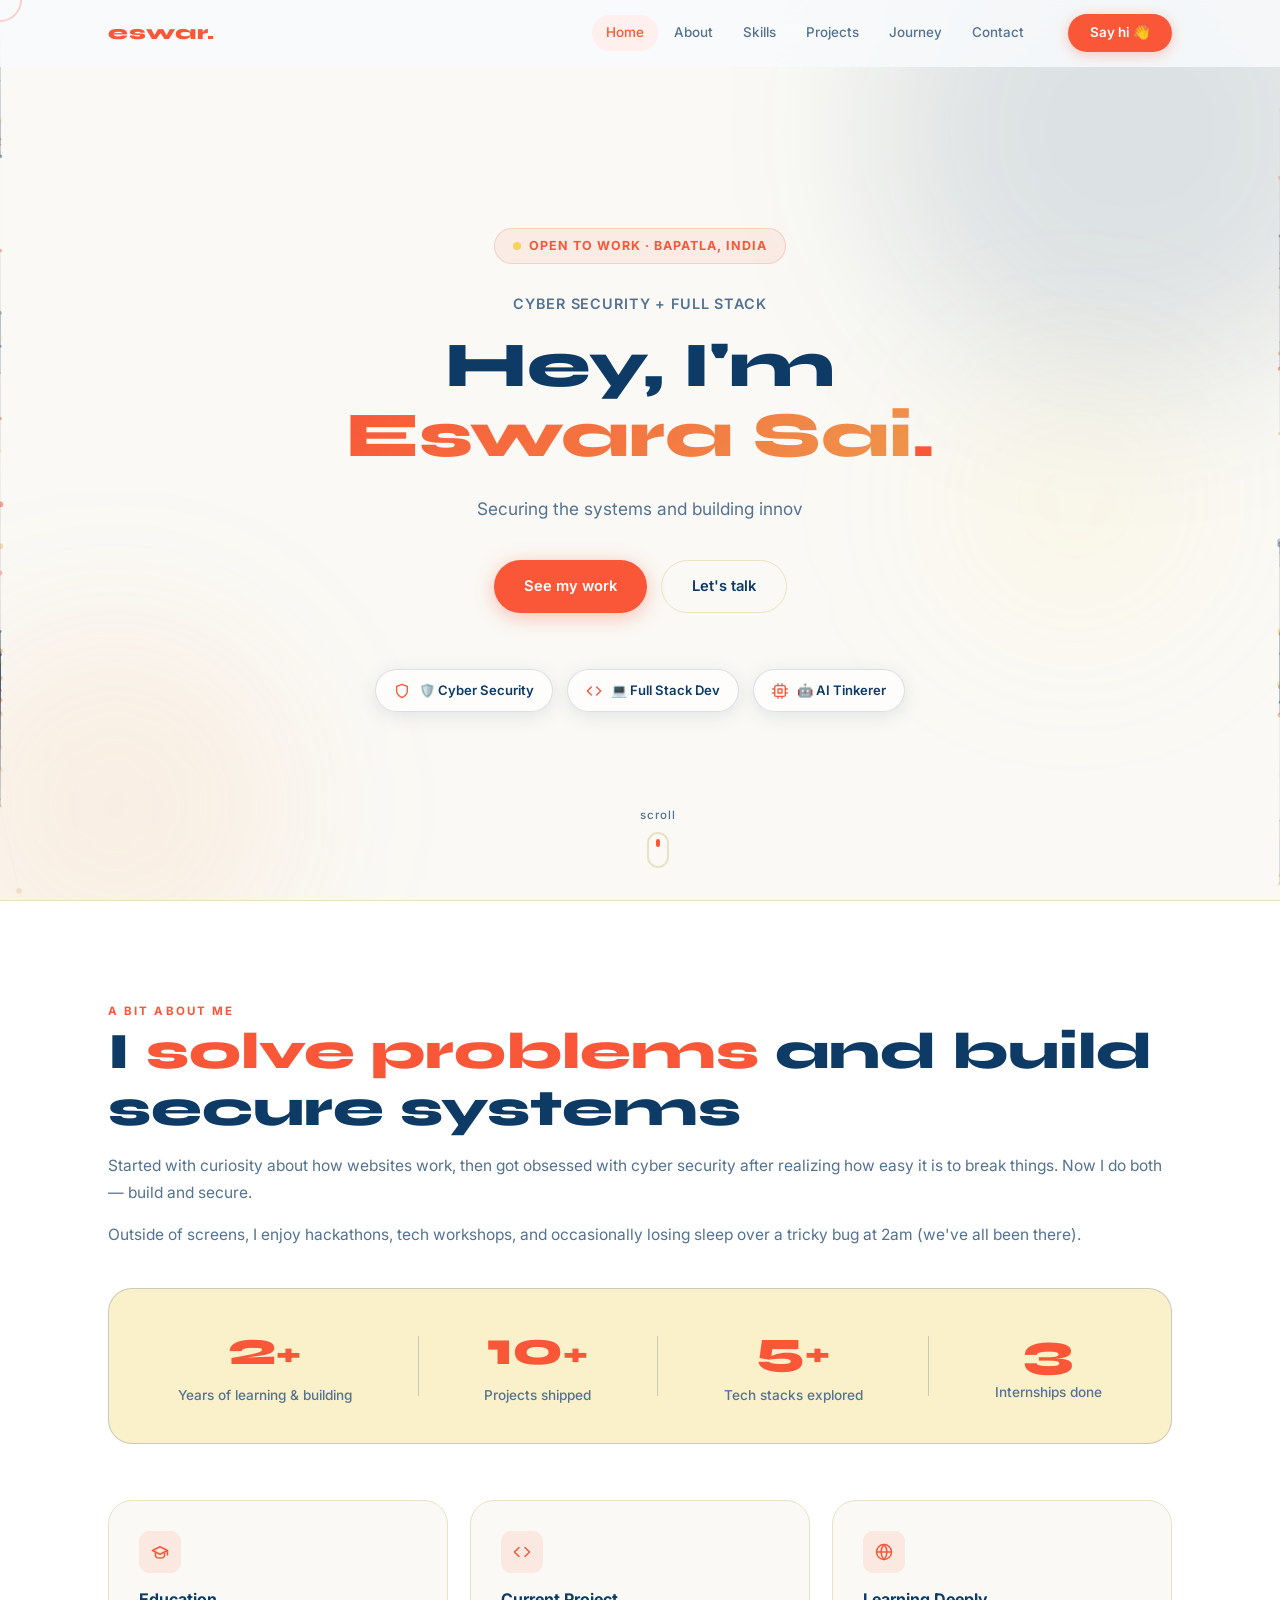
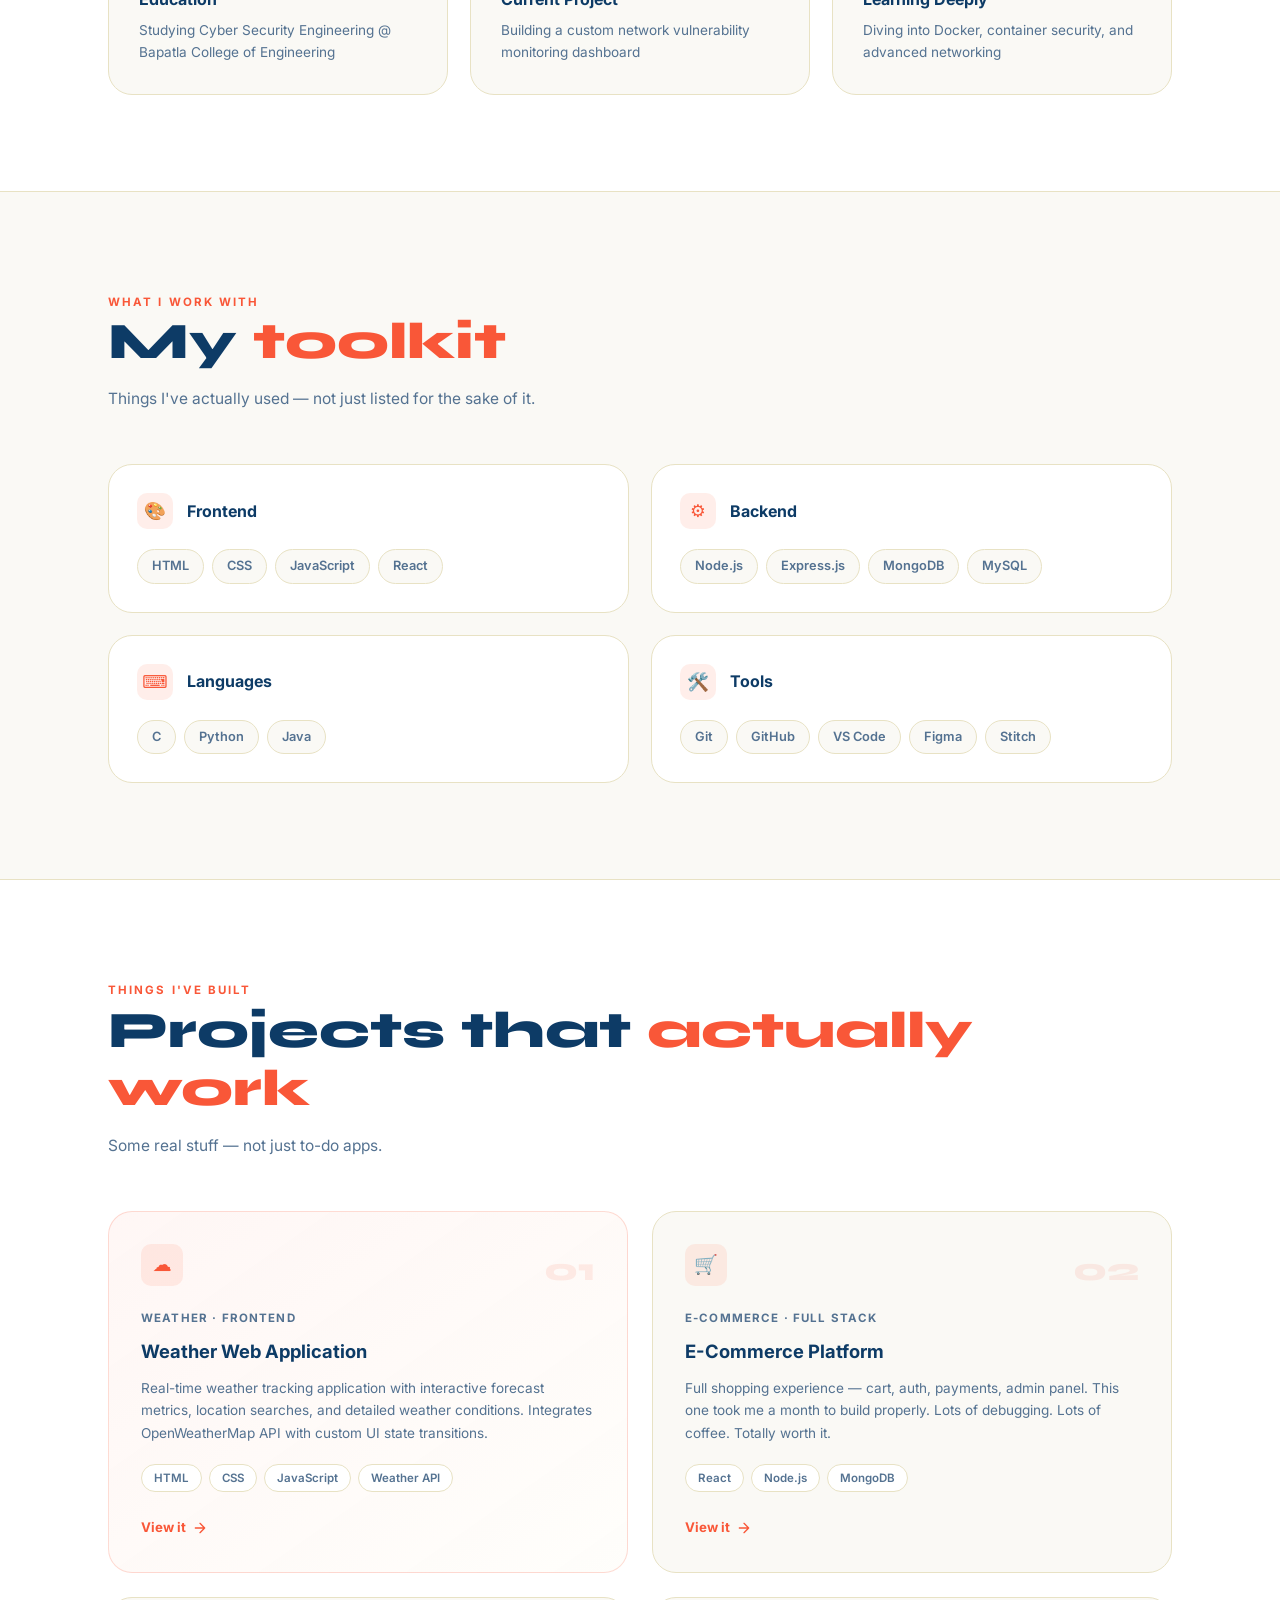
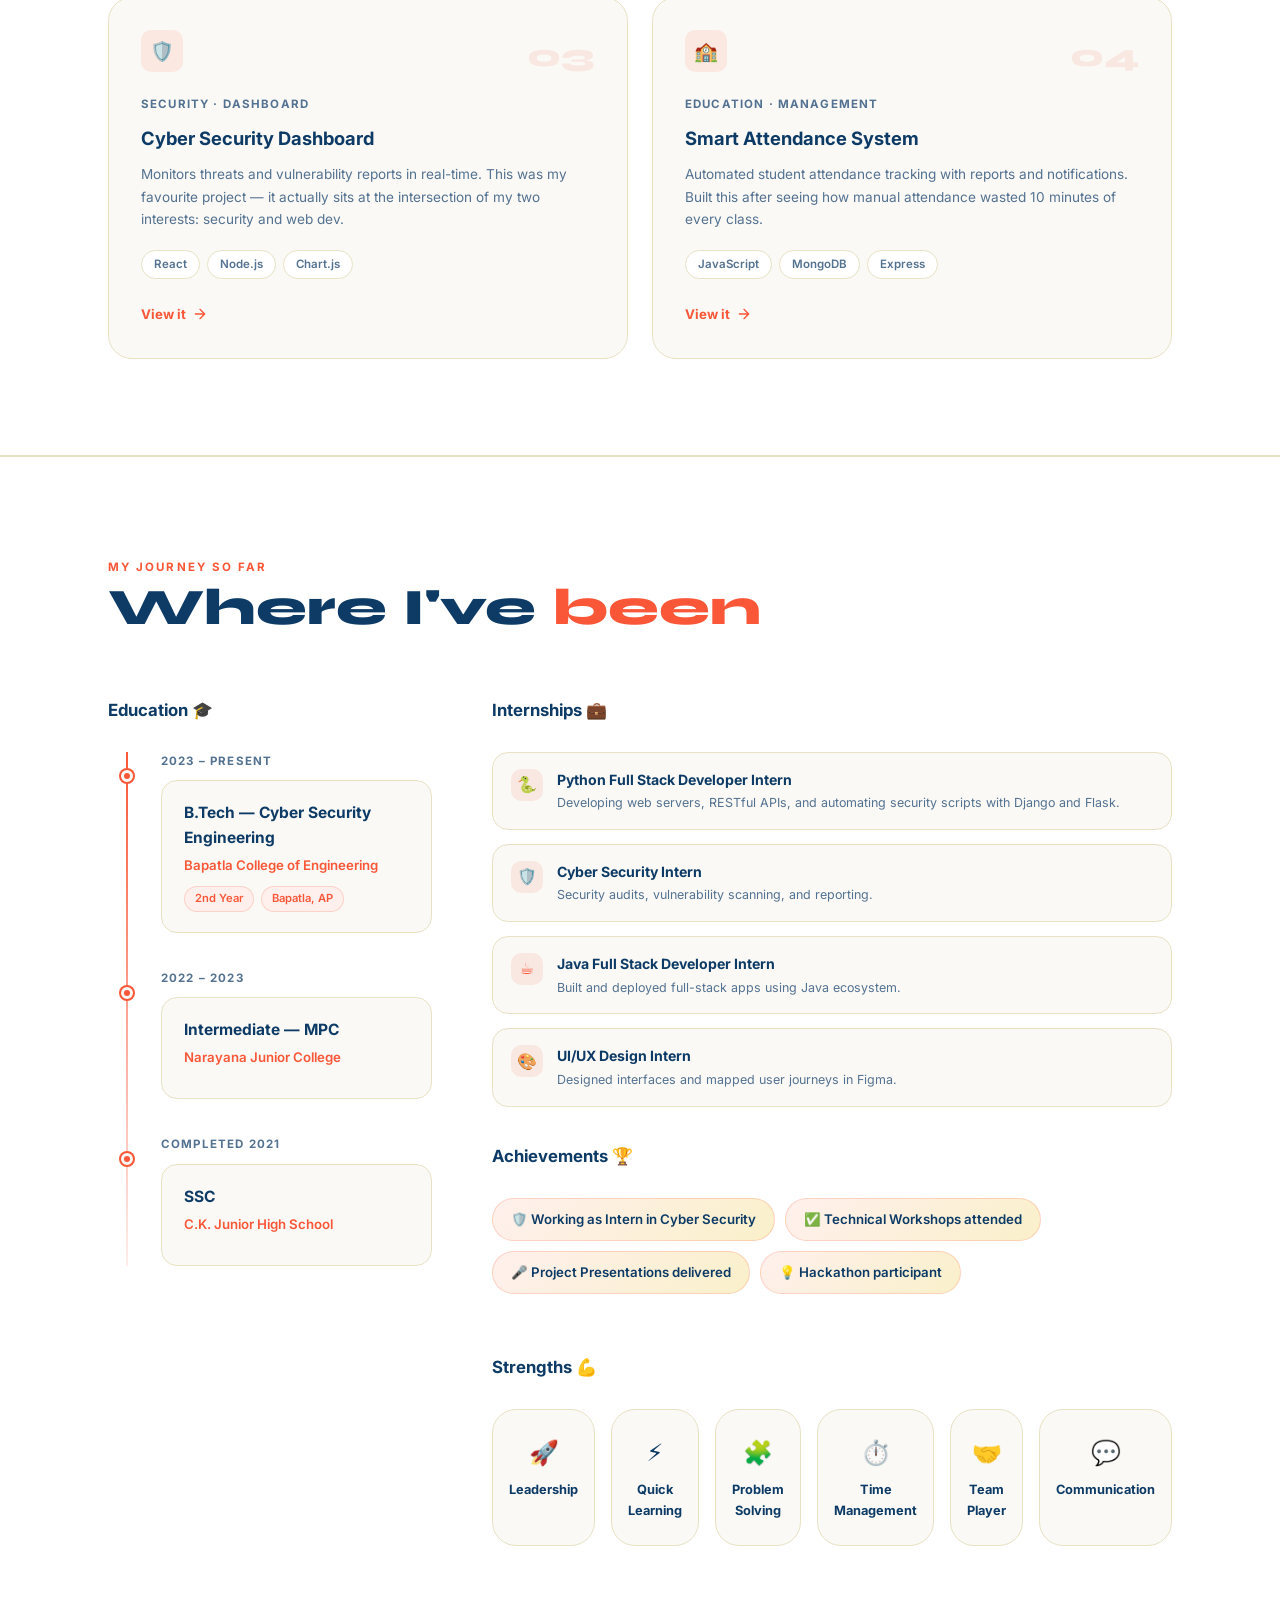
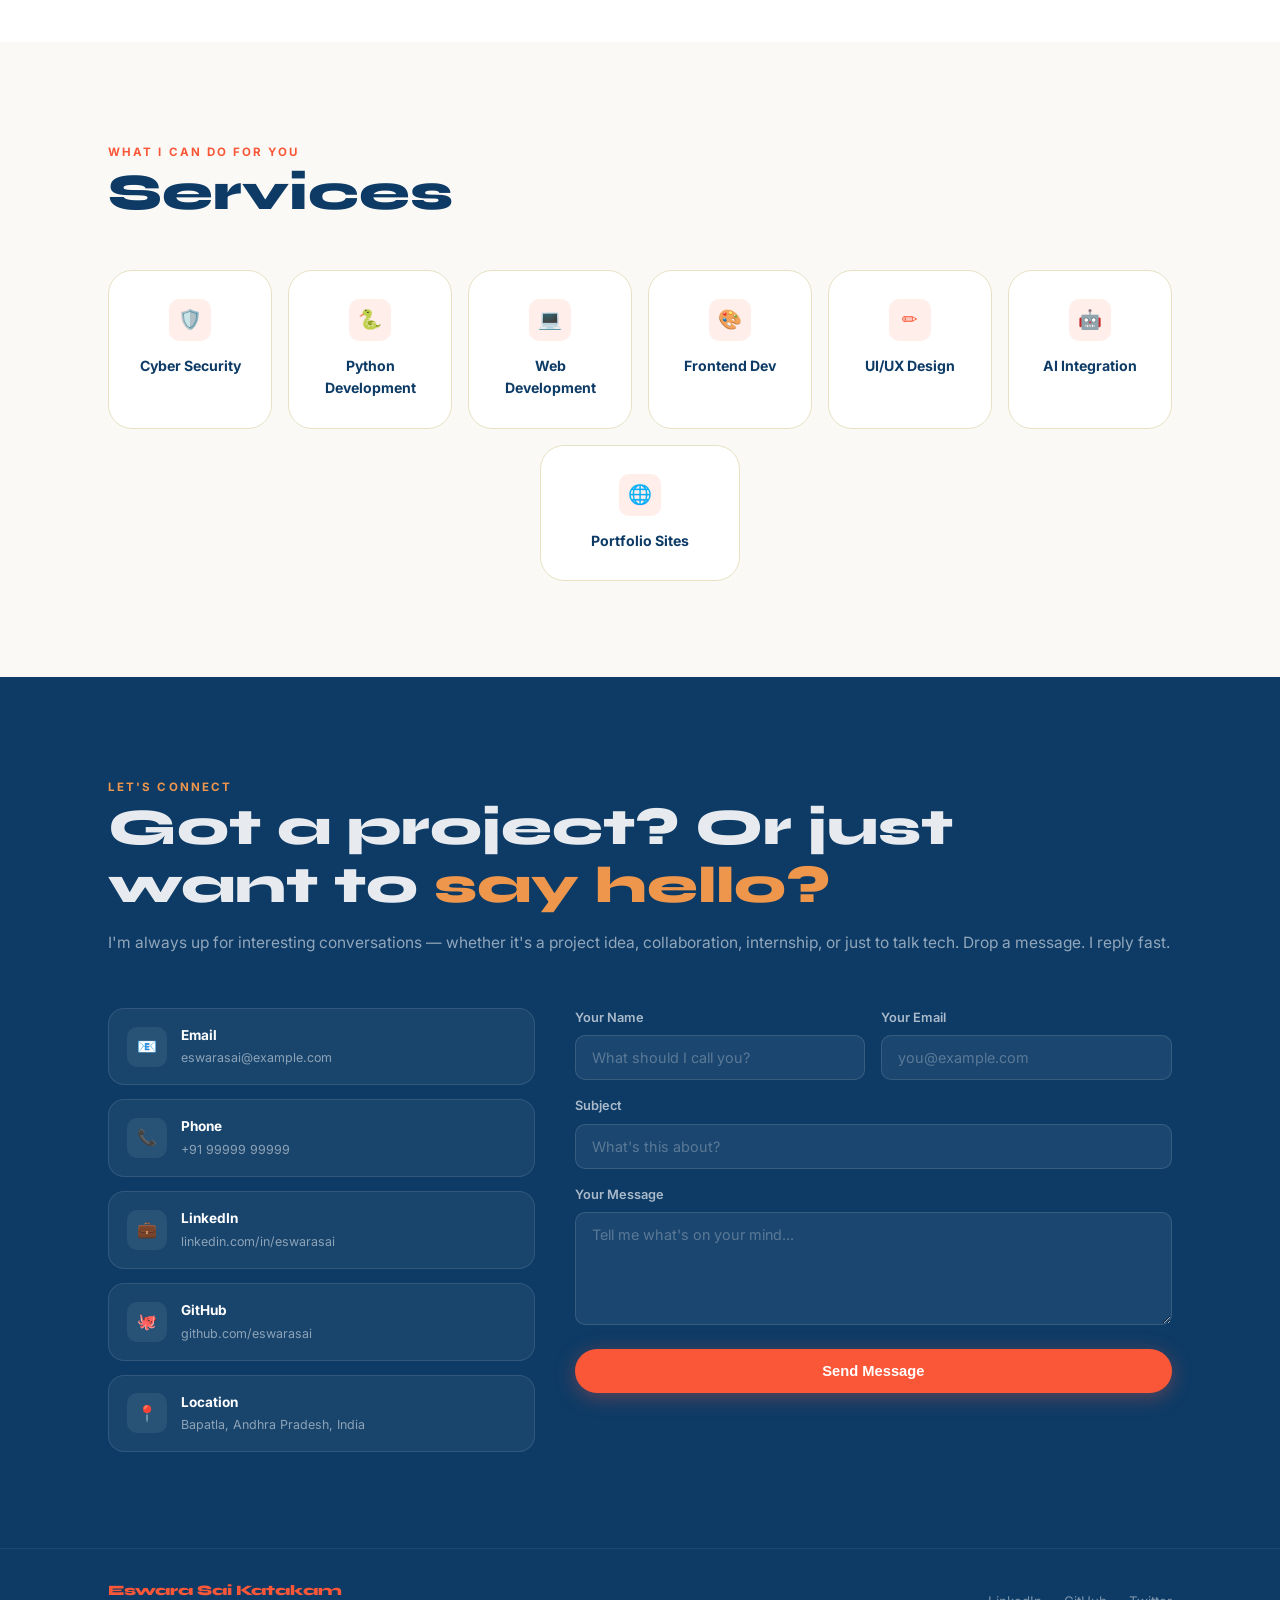
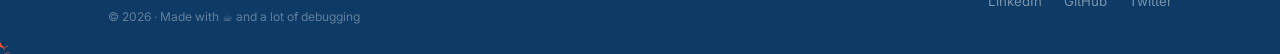
==== index.html @ 7b0b6b6b "Add files via upload" ====
<!DOCTYPE html>
<html lang="en">

<head>
  <meta charset="UTF-8" />
  <meta name="viewport" content="width=device-width, initial-scale=1.0" />
  <meta name="description"
    content="Eswara Sai Katakam — Cyber Security student & Full Stack Developer from Bapatla. I build things for the web and try to keep them secure." />
  <title>Eswara Sai · Portfolio</title>
  <link rel="preconnect" href="https://fonts.googleapis.com" />
  <link rel="preconnect" href="https://fonts.gstatic.com" crossorigin />
  <link
    href="https://fonts.googleapis.com/css2?family=Inter:wght@400;500;600;700;800&family=Syne:wght@700;800&family=Caveat:wght@500;700&display=swap"
    rel="stylesheet" />
  <link rel="stylesheet" href="style.css" />
</head>

<body>

  <!-- NAV -->
  <header class="navbar" id="navbar">
    <div class="nav-container">
      <a href="#home" class="nav-logo">eswar<span>.</span></a>
      <nav class="nav-links" id="navLinks">
        <a href="#home" class="nav-link active">Home</a>
        <a href="#about" class="nav-link">About</a>
        <a href="#skills" class="nav-link">Skills</a>
        <a href="#projects" class="nav-link">Projects</a>
        <a href="#experience" class="nav-link">Journey</a>
        <a href="#contact" class="nav-link">Contact</a>
      </nav>
      <a href="mailto:eswarasai@example.com" class="btn-hire" id="nav-hire">Say hi 👋</a>
      <button class="hamburger" id="hamburger" aria-label="menu">
        <span></span>
        <span></span>
        <span></span>
      </button>
    </div>
  </header>

  <main>

    <!-- ── HERO ── -->
    <section class="hero" id="home">
      <canvas id="heroCanvas"></canvas>
      <div class="hero-shape s1"></div>
      <div class="hero-shape s2"></div>
      <div class="hero-shape s3"></div>

      <div class="hero-content">
        <div class="hero-badge">
          <span class="badge-pulse"></span> Open to work · Bapatla, India
        </div>
        <p class="hero-role">Cyber Security + Full Stack</p>
        <h1 class="hero-name">
          Hey, I'm <span class="name-k">Eswara Sai</span><span class="dot">.</span>
        </h1>
        <p class="hero-desc"></p>
        <div class="hero-cta">
          <a href="#projects" class="btn-primary" id="hero-work-btn">See my work</a>
          <a href="#contact" class="btn-outline" id="hero-talk-btn">Let's talk</a>
        </div>
        <div class="hero-glass-cards">
          <div class="glass-card gc1">
            <svg xmlns="http://www.w3.org/2000/svg" viewBox="0 0 24 24" fill="none" stroke="currentColor"
              stroke-width="2" stroke-linecap="round" stroke-linejoin="round">
              <path d="M12 22s8-4 8-10V5l-8-3-8 3v7c0 6 8 10 8 10z"></path>
            </svg>
            <span>🛡️ Cyber Security</span>
          </div>
          <div class="glass-card gc2">
            <svg xmlns="http://www.w3.org/2000/svg" viewBox="0 0 24 24" fill="none" stroke="currentColor"
              stroke-width="2" stroke-linecap="round" stroke-linejoin="round">
              <polyline points="16 18 22 12 16 6"></polyline>
              <polyline points="8 6 2 12 8 18"></polyline>
            </svg>
            <span>💻 Full Stack Dev</span>
          </div>
          <div class="glass-card gc3">
            <svg xmlns="http://www.w3.org/2000/svg" viewBox="0 0 24 24" fill="none" stroke="currentColor"
              stroke-width="2" stroke-linecap="round" stroke-linejoin="round">
              <rect x="4" y="4" width="16" height="16" rx="2" ry="2"></rect>
              <rect x="9" y="9" width="6" height="6"></rect>
              <line x1="9" y1="1" x2="9" y2="4"></line>
              <line x1="15" y1="1" x2="15" y2="4"></line>
              <line x1="9" y1="20" x2="9" y2="23"></line>
              <line x1="15" y1="20" x2="15" y2="23"></line>
              <line x1="20" y1="9" x2="23" y2="9"></line>
              <line x1="20" y1="15" x2="23" y2="15"></line>
              <line x1="1" y1="9" x2="4" y2="9"></line>
              <line x1="1" y1="15" x2="4" y2="15"></line>
            </svg>
            <span>🤖 AI Tinkerer</span>
          </div>
        </div>
      </div>

      <div class="hero-scroll" id="scroll-cue">
        <span>scroll</span>
        <div class="scroll-wheel"></div>
      </div>
    </section>

    <!-- ── ABOUT ── -->
    <section class="about section reveal" id="about">
      <div class="container">
        <span class="section-eyebrow">A bit about me</span>
        <h2 class="section-heading">
          I <span class="accent">solve problems</span> and build secure systems
        </h2>
        <p class="section-sub">
          Started with curiosity about how websites work, then got obsessed with
          cyber security after realizing how easy it is to break things.
          Now I do both — build and secure.
        </p>
        <p class="section-sub">
          Outside of screens, I enjoy hackathons, tech workshops, and occasionally
          losing sleep over a tricky bug at 2am (we've all been there).
        </p>

        <div class="about-stats">
          <div class="astat">
            <span class="astat-num" data-target="2">0</span><span class="astat-plus">+</span>
            <p>Years of learning & building</p>
          </div>
          <div class="astat-line"></div>
          <div class="astat">
            <span class="astat-num" data-target="10">0</span><span class="astat-plus">+</span>
            <p>Projects shipped</p>
          </div>
          <div class="astat-line"></div>
          <div class="astat">
            <span class="astat-num" data-target="5">0</span><span class="astat-plus">+</span>
            <p>Tech stacks explored</p>
          </div>
          <div class="astat-line"></div>
          <div class="astat">
            <span class="astat-num" data-target="3">0</span>
            <p>Internships done</p>
          </div>
        </div>

        <div class="about-cards">
          <div class="about-card">
            <div class="ac-icon">
              <svg xmlns="http://www.w3.org/2000/svg" viewBox="0 0 24 24" fill="none" stroke="currentColor"
                stroke-width="2" stroke-linecap="round" stroke-linejoin="round">
                <path d="M22 10v6M2 10l10-5 10 5-10 5z"></path>
                <path d="M6 12v5c0 2 2 3 6 3s6-1 6-3v-5"></path>
              </svg>
            </div>
            <h3>Education</h3>
            <p>Studying Cyber Security Engineering @ Bapatla College of Engineering</p>
          </div>
          <div class="about-card">
            <div class="ac-icon">
              <svg xmlns="http://www.w3.org/2000/svg" viewBox="0 0 24 24" fill="none" stroke="currentColor"
                stroke-width="2" stroke-linecap="round" stroke-linejoin="round">
                <polyline points="16 18 22 12 16 6"></polyline>
                <polyline points="8 6 2 12 8 18"></polyline>
              </svg>
            </div>
            <h3>Current Project</h3>
            <p>Building a custom network vulnerability monitoring dashboard</p>
          </div>
          <div class="about-card">
            <div class="ac-icon">
              <svg xmlns="http://www.w3.org/2000/svg" viewBox="0 0 24 24" fill="none" stroke="currentColor"
                stroke-width="2" stroke-linecap="round" stroke-linejoin="round">
                <circle cx="12" cy="12" r="10"></circle>
                <line x1="2" y1="12" x2="22" y2="12"></line>
                <path d="M12 2a15.3 15.3 0 0 1 4 10 15.3 15.3 0 0 1-4 10 15.3 15.3 0 0 1-4-10 15.3 15.3 0 0 1 4-10z">
                </path>
              </svg>
            </div>
            <h3>Learning Deeply</h3>
            <p>Diving into Docker, container security, and advanced networking</p>
          </div>
        </div>
      </div>
    </section>

    <!-- ── SKILLS ── -->
    <section class="skills section reveal" id="skills">
      <div class="container">
        <span class="section-eyebrow">What I work with</span>
        <h2 class="section-heading">My <span class="accent">toolkit</span></h2>
        <p class="section-sub">Things I've actually used — not just listed for the sake of it.</p>

        <div class="skills-grid">
          <div class="skill-group">
            <div class="sg-header">
              <span class="sg-icon">🎨</span>
              <h3>Frontend</h3>
            </div>
            <div class="skill-pills">
              <span class="skill-pill">HTML</span>
              <span class="skill-pill">CSS</span>
              <span class="skill-pill">JavaScript</span>
              <span class="skill-pill">React</span>
            </div>
          </div>

          <div class="skill-group">
            <div class="sg-header">
              <span class="sg-icon">⚙️</span>
              <h3>Backend</h3>
            </div>
            <div class="skill-pills">
              <span class="skill-pill">Node.js</span>
              <span class="skill-pill">Express.js</span>
              <span class="skill-pill">MongoDB</span>
              <span class="skill-pill">MySQL</span>
            </div>
          </div>

          <div class="skill-group">
            <div class="sg-header">
              <span class="sg-icon">⌨️</span>
              <h3>Languages</h3>
            </div>
            <div class="skill-pills">
              <span class="skill-pill">C</span>
              <span class="skill-pill">Python</span>
              <span class="skill-pill">Java</span>
            </div>
          </div>

          <div class="skill-group">
            <div class="sg-header">
              <span class="sg-icon">🛠️</span>
              <h3>Tools</h3>
            </div>
            <div class="skill-pills">
              <span class="skill-pill">Git</span>
              <span class="skill-pill">GitHub</span>
              <span class="skill-pill">VS Code</span>
              <span class="skill-pill">Figma</span>
              <span class="skill-pill">Stitch</span>
            </div>
          </div>
        </div>


      </div>
    </section>

    <!-- ── PROJECTS ── -->
    <section class="projects section" id="projects">
      <div class="container">
        <span class="section-eyebrow">Things I've built</span>
        <h2 class="section-heading">Projects that <span class="accent">actually work</span></h2>
        <p class="section-sub">Some real stuff — not just to-do apps.</p>

        <div class="projects-grid">
          <article class="proj-card featured">
            <div class="proj-top">
              <div class="proj-icon">☁️</div>
              <span class="proj-num">01</span>
            </div>
            <span class="proj-cat">Weather · Frontend</span>
            <h3>Weather Web Application</h3>
            <p>
              Real-time weather tracking application with interactive forecast metrics, location searches, and detailed
              weather conditions. Integrates OpenWeatherMap API with custom UI state transitions.
            </p>
            <div class="proj-techs">
              <span>HTML</span>
              <span>CSS</span>
              <span>JavaScript</span>
              <span>Weather API</span>
            </div>
            <a href="#" class="proj-link">
              View it
              <svg viewBox="0 0 24 24" fill="none" stroke="currentColor" stroke-width="2" stroke-linecap="round"
                stroke-linejoin="round">
                <path d="M5 12h14M12 5l7 7-7 7" />
              </svg>
            </a>
          </article>

          <article class="proj-card">
            <div class="proj-top">
              <div class="proj-icon">🛒</div>
              <span class="proj-num">02</span>
            </div>
            <span class="proj-cat">E-Commerce · Full Stack</span>
            <h3>E-Commerce Platform</h3>
            <p>
              Full shopping experience — cart, auth, payments, admin panel.
              This one took me a month to build properly. Lots of debugging.
              Lots of coffee. Totally worth it.
            </p>
            <div class="proj-techs">
              <span>React</span>
              <span>Node.js</span>
              <span>MongoDB</span>
            </div>
            <a href="#" class="proj-link">
              View it
              <svg viewBox="0 0 24 24" fill="none" stroke="currentColor" stroke-width="2" stroke-linecap="round"
                stroke-linejoin="round">
                <path d="M5 12h14M12 5l7 7-7 7" />
              </svg>
            </a>
          </article>

          <article class="proj-card">
            <div class="proj-top">
              <div class="proj-icon">🛡️</div>
              <span class="proj-num">03</span>
            </div>
            <span class="proj-cat">Security · Dashboard</span>
            <h3>Cyber Security Dashboard</h3>
            <p>
              Monitors threats and vulnerability reports in real-time.
              This was my favourite project — it actually sits at the intersection
              of my two interests: security and web dev.
            </p>
            <div class="proj-techs">
              <span>React</span>
              <span>Node.js</span>
              <span>Chart.js</span>
            </div>
            <a href="#" class="proj-link">
              View it
              <svg viewBox="0 0 24 24" fill="none" stroke="currentColor" stroke-width="2" stroke-linecap="round"
                stroke-linejoin="round">
                <path d="M5 12h14M12 5l7 7-7 7" />
              </svg>
            </a>
          </article>

          <article class="proj-card">
            <div class="proj-top">
              <div class="proj-icon">🏫</div>
              <span class="proj-num">04</span>
            </div>
            <span class="proj-cat">Education · Management</span>
            <h3>Smart Attendance System</h3>
            <p>
              Automated student attendance tracking with reports and notifications.
              Built this after seeing how manual attendance wasted 10 minutes
              of every class.
            </p>
            <div class="proj-techs">
              <span>JavaScript</span>
              <span>MongoDB</span>
              <span>Express</span>
            </div>
            <a href="#" class="proj-link">
              View it
              <svg viewBox="0 0 24 24" fill="none" stroke="currentColor" stroke-width="2" stroke-linecap="round"
                stroke-linejoin="round">
                <path d="M5 12h14M12 5l7 7-7 7" />
              </svg>
            </a>
          </article>
        </div>
      </div>
    </section>

    <!-- ── EXPERIENCE ── -->
    <section class="experience section reveal" id="experience">
      <div class="container">
        <span class="section-eyebrow">My journey so far</span>
        <h2 class="section-heading">Where I've <span class="accent">been</span></h2>

        <div class="exp-layout">
          <div>
            <h3 class="exp-sub-heading">Education 🎓</h3>
            <div class="timeline">
              <div class="tl-line"></div>

              <div class="tl-item">
                <div class="tl-dot"></div>
                <div class="tl-body">
                  <span class="tl-year">2023 – Present</span>
                  <div class="tl-card">
                    <h4>B.Tech — Cyber Security Engineering</h4>
                    <p class="tl-org">Bapatla College of Engineering</p>
                    <div class="tl-tags">
                      <span>2nd Year</span>
                      <span>Bapatla, AP</span>
                    </div>
                  </div>
                </div>
              </div>

              <div class="tl-item">
                <div class="tl-dot"></div>
                <div class="tl-body">
                  <span class="tl-year">2022 – 2023</span>
                  <div class="tl-card">
                    <h4>Intermediate — MPC</h4>
                    <p class="tl-org">Narayana Junior College</p>
                  </div>
                </div>
              </div>

              <div class="tl-item">
                <div class="tl-dot"></div>
                <div class="tl-body">
                  <span class="tl-year">Completed 2021</span>
                  <div class="tl-card">
                    <h4>SSC</h4>
                    <p class="tl-org">C.K. Junior High School</p>
                  </div>
                </div>
              </div>
            </div>
          </div>

          <div>
            <h3 class="exp-sub-heading">Internships 💼</h3>
            <div class="intern-cards">
              <div class="intern-card">
                <div class="ic-icon">🐍</div>
                <div>
                  <strong>Python Full Stack Developer Intern</strong>
                  <p>Developing web servers, RESTful APIs, and automating security scripts with Django and Flask.</p>
                </div>
              </div>
              <div class="intern-card">
                <div class="ic-icon">🛡️</div>
                <div>
                  <strong>Cyber Security Intern</strong>
                  <p>Security audits, vulnerability scanning, and reporting.</p>
                </div>
              </div>
              <div class="intern-card">
                <div class="ic-icon">☕</div>
                <div>
                  <strong>Java Full Stack Developer Intern</strong>
                  <p>Built and deployed full-stack apps using Java ecosystem.</p>
                </div>
              </div>
              <div class="intern-card">
                <div class="ic-icon">🎨</div>
                <div>
                  <strong>UI/UX Design Intern</strong>
                  <p>Designed interfaces and mapped user journeys in Figma.</p>
                </div>
              </div>
            </div>

            <h3 class="exp-sub-heading" style="margin-top:36px">Achievements 🏆</h3>
            <div class="achievements">
              <span class="ach-chip">🛡️ Working as Intern in Cyber Security</span>
              <span class="ach-chip">✅ Technical Workshops attended</span>
              <span class="ach-chip">🎤 Project Presentations delivered</span>
              <span class="ach-chip">💡 Hackathon participant</span>
            </div>

            <div class="strengths-wrap">
              <h3 class="exp-sub-heading">Strengths 💪</h3>
              <div class="strengths-grid">
                <div class="strength-card">
                  <div class="str-icon">🚀</div>
                  <h4>Leadership</h4>
                </div>
                <div class="strength-card">
                  <div class="str-icon">⚡</div>
                  <h4>Quick Learning</h4>
                </div>
                <div class="strength-card">
                  <div class="str-icon">🧩</div>
                  <h4>Problem Solving</h4>
                </div>
                <div class="strength-card">
                  <div class="str-icon">⏱️</div>
                  <h4>Time Management</h4>
                </div>
                <div class="strength-card">
                  <div class="str-icon">🤝</div>
                  <h4>Team Player</h4>
                </div>
                <div class="strength-card">
                  <div class="str-icon">💬</div>
                  <h4>Communication</h4>
                </div>
              </div>
            </div>
          </div>
        </div>
      </div>
    </section>

    <!-- ── SERVICES ── -->
    <section class="services section reveal" id="services">
      <div class="container">
        <span class="section-eyebrow">What I can do for you</span>
        <h2 class="section-heading">Services</h2>

        <div class="services-grid">
          <div class="svc-card">
            <div class="svc-icon">🛡️</div>
            <h3>Cyber Security</h3>
          </div>
          <div class="svc-card">
            <div class="svc-icon">🐍</div>
            <h3>Python Development</h3>
          </div>
          <div class="svc-card">
            <div class="svc-icon">💻</div>
            <h3>Web Development</h3>
          </div>
          <div class="svc-card">
            <div class="svc-icon">🎨</div>
            <h3>Frontend Dev</h3>
          </div>
          <div class="svc-card">
            <div class="svc-icon">✏️</div>
            <h3>UI/UX Design</h3>
          </div>
          <div class="svc-card">
            <div class="svc-icon">🤖</div>
            <h3>AI Integration</h3>
          </div>
          <div class="svc-card">
            <div class="svc-icon">🌐</div>
            <h3>Portfolio Sites</h3>
          </div>
        </div>
      </div>
    </section>

    <!-- ── CONTACT ── -->
    <section class="contact section reveal" id="contact">
      <div class="container">
        <span class="section-eyebrow">Let's connect</span>
        <h2 class="section-heading">Got a project? Or just want to <span class="accent">say hello?</span></h2>
        <p class="section-sub">
          I'm always up for interesting conversations —
          whether it's a project idea, collaboration, internship, or
          just to talk tech. Drop a message. I reply fast.
        </p>

        <div class="contact-layout">
          <div class="contact-info">
            <a href="mailto:eswarasai@example.com" class="ci-card">
              <div class="ci-icon">📧</div>
              <div>
                <strong>Email</strong>
                <p>eswarasai@example.com</p>
              </div>
            </a>
            <a href="tel:+919999999999" class="ci-card">
              <div class="ci-icon">📞</div>
              <div>
                <strong>Phone</strong>
                <p>+91 99999 99999</p>
              </div>
            </a>
            <a href="https://linkedin.com" target="_blank" class="ci-card">
              <div class="ci-icon">💼</div>
              <div>
                <strong>LinkedIn</strong>
                <p>linkedin.com/in/eswarasai</p>
              </div>
            </a>
            <a href="https://github.com" target="_blank" class="ci-card">
              <div class="ci-icon">🐙</div>
              <div>
                <strong>GitHub</strong>
                <p>github.com/eswarasai</p>
              </div>
            </a>
            <div class="ci-card">
              <div class="ci-icon">📍</div>
              <div>
                <strong>Location</strong>
                <p>Bapatla, Andhra Pradesh, India</p>
              </div>
            </div>
          </div>

          <form class="contact-form" id="contactForm" novalidate>
            <div class="form-row">
              <div class="form-group">
                <label for="fname">Your Name</label>
                <input type="text" id="fname" name="fname" placeholder="What should I call you?" required />
              </div>
              <div class="form-group">
                <label for="femail">Your Email</label>
                <input type="email" id="femail" name="femail" placeholder="you@example.com" required />
              </div>
            </div>
            <div class="form-group">
              <label for="fsubject">Subject</label>
              <input type="text" id="fsubject" name="fsubject" placeholder="What's this about?" />
            </div>
            <div class="form-group">
              <label for="fmessage">Your Message</label>
              <textarea id="fmessage" name="fmessage" rows="5" placeholder="Tell me what's on your mind..."
                required></textarea>
            </div>
            <button type="submit" class="btn-primary btn-full" id="send-btn">
              Send Message
            </button>
          </form>
        </div>
      </div>
    </section>

  </main>

  <!-- FOOTER -->
  <footer class="footer" id="footer">
    <div class="footer-inner">
      <div class="footer-brand">
        <span class="footer-logo">Eswara Sai Katakam</span>
        <p>© 2026 · Made with ☕ and a lot of debugging</p>
      </div>
      <div class="footer-links">
        <a href="https://linkedin.com" target="_blank" id="fl-li">LinkedIn</a>
        <a href="https://github.com" target="_blank" id="fl-gh">GitHub</a>
        <a href="https://twitter.com" target="_blank" id="fl-tw">Twitter</a>
      </div>
    </div>
  </footer>

  <div class="cursor-dot" id="cursorDot"></div>
  <div class="cursor-ring" id="cursorRing"></div>

  <script src="main.js"></script>
</body>

</html>
---- style.css ----
/* ════════════════════════════════════════════════════
   ESWARA SAI KATAKAM — PORTFOLIO STYLESHEET
   Primary: #4F46E5  Secondary: #D1FAE5  BG: #F8FAFC
   ════════════════════════════════════════════════════ */

@import url('https://fonts.googleapis.com/css2?family=Inter:wght@300;400;500;600;700;800;900&family=Syne:wght@700;800&display=swap');

/* ── Variables ──────────────────────────────────────── */
:root {
  --bg:        #FAF9F5; /* Ultra light cream derived from #FAF0CA */
  --bg2:       #FAF0CA; /* Cream */
  --surface:   #FFFFFF; /* White */
  --border:    #E8E2C4; /* Soft border matching cream */
  --text:      #0D3B66; /* Deep Navy Blue */
  --muted:     #547291; /* Muted Navy Blue */
  --accent:    #F95738; /* Coral Red */
  --accent-lt: #FFF0ED; /* Very light Coral for hover highlights */
  --accent2:   #EE964B; /* Warm Orange */
  --mint:      #FAF0CA; /* Cream as a highlight */
  --mint-dk:   #F4D35E; /* Yellow/Gold */
  --warn:      #F4D35E; /* Yellow/Gold */
  --danger:    #F95738; /* Coral Red */
  --navy:      #0D3B66; /* Deep Navy Blue */
  --r-sm:  10px;
  --r-md:  16px;
  --r-lg:  24px;
  --r-xl:  32px;
  --sh-sm: 0 1px 6px rgba(13,59,102,.07);
  --sh-md: 0 4px 24px rgba(13,59,102,.12);
  --sh-lg: 0 12px 48px rgba(13,59,102,.18);
  --t: .3s cubic-bezier(.4,0,.2,1);
  --font: 'Inter', system-ui, sans-serif;
  --disp: 'Syne', 'Inter', sans-serif;
}

/* ── Reset ──────────────────────────────────────────── */
*, *::before, *::after { box-sizing: border-box; margin: 0; padding: 0; }
html { scroll-behavior: smooth; font-size: 16px; }
body {
  font-family: var(--font);
  background: var(--bg);
  color: var(--text);
  overflow-x: hidden;
  cursor: none;
  line-height: 1.6;
}
img { display: block; max-width: 100%; }
a { text-decoration: none; color: inherit; }
ul { list-style: none; }
button { border: none; background: none; cursor: none; }

/* ── Custom Cursor (Spider-Man) ─────────────────────── */
.cursor-dot, .cursor-ring {
  position: fixed; pointer-events: none; z-index: 9999;
  transform: translate(-50%,-50%);
}
.cursor-dot {
  width: 28px; height: 28px;
  background: url("data:image/svg+xml,%3Csvg xmlns='http://www.w3.org/2000/svg' viewBox='0 0 64 64'%3E%3Cpath fill='%23F95738' d='M32 6c-1.5 0-2.7 1.2-2.7 2.7 0 .9.4 1.7 1.1 2.2C27 12.4 24.5 15 23 18l-9-5.5c-.4-.2-.8-.1-1 .3-.2.4-.1.8.3 1l9.2 5.6c-1 2.5-1.5 5.2-1.5 8.1 0 1 .1 2 .2 3L11 28c-.4-.1-.8.1-.9.5-.1.4.1.8.5.9l10.5 2.6c.8 3.2 2.3 6 4.3 8.2L19 48c-.3.3-.3.8 0 1.1.3.3.8.3 1.1 0l6.6-7.8c2 1.6 4.3 2.5 5.3 2.5s3.3-.9 5.3-2.5l6.6 7.8c.3.3.8.3 1.1 0 .3-.3.3-.8 0-1.1l-6.4-7.8c2-2.2 3.5-5 4.3-8.2L53.4 29.4c.4-.1.6-.5.5-.9-.1-.4-.5-.6-.9-.5l-10.2 2.5c.1-1 .2-2 .2-3 0-2.9-.5-5.6-1.5-8.1l9.2-5.6c.4-.2.5-.7.3-1-.2-.4-.7-.5-1-.3L41 18c-1.5-3-4-5.6-7.4-7.1.7-.5 1.1-1.3 1.1-2.2C34.7 7.2 33.5 6 32 6zm0 10c3.5 0 6.6 2 8.8 5.2 1.8 2.6 2.9 6 2.9 9.8 0 4.5-1.5 8.5-3.9 11.2C37.6 44.8 34.9 46 32 46s-5.6-1.2-7.8-3.8c-2.4-2.7-3.9-6.7-3.9-11.2 0-3.8 1.1-7.2 2.9-9.8C25.4 18 28.5 16 32 16z'/%3E%3C/svg%3E") no-repeat center/contain;
  transition: opacity .2s, transform .2s;
}
.cursor-ring {
  width: 44px; height: 44px;
  border: 2px solid rgba(249,87,56,.25);
  border-radius: 50%;
  transition: width .2s, height .2s, border-color .2s;
}

/* ── Utilities ──────────────────────────────────────── */
.container { max-width: 1120px; margin: 0 auto; padding: 0 28px; }
.section   { padding: 96px 0; }
.section-eyebrow {
  font-size: .72rem; font-weight: 700; letter-spacing: .18em;
  text-transform: uppercase; color: var(--accent); margin-bottom: 14px;
}
.section-heading {
  font-family: var(--disp);
  font-size: clamp(2rem, 4.5vw, 3.2rem);
  font-weight: 800; line-height: 1.13; color: var(--text);
}
.section-heading.center { text-align: center; }
.section-sub {
  font-size: .97rem; color: var(--muted); line-height: 1.75; margin-top: 14px;
}
.section-sub.center { text-align: center; }
.accent { color: var(--accent); }
.center { text-align: center; }

/* ── Reveal animation ────────────────────────────────── */
.reveal {
  opacity: 0; transform: translateY(28px);
  transition: opacity .7s ease, transform .7s ease;
}
.reveal.visible { opacity: 1; transform: translateY(0); }

/* ── Buttons ─────────────────────────────────────────── */
.btn-primary {
  display: inline-flex; align-items: center; gap: 9px;
  background: var(--accent); color: #fff;
  padding: 14px 30px; border-radius: 50px;
  font-weight: 600; font-size: .92rem;
  box-shadow: 0 4px 20px rgba(249,87,56,.35);
  transition: var(--t);
}
.btn-primary:hover {
  background: var(--accent2);
  box-shadow: 0 8px 32px rgba(249,87,56,.45);
  transform: translateY(-2px);
}
.btn-primary svg { width:18px; height:18px; }
.btn-outline {
  display: inline-flex; align-items: center;
  padding: 14px 30px; border-radius: 50px;
  border: 1.5px solid var(--border);
  font-weight: 600; font-size: .92rem; color: var(--text);
  transition: var(--t);
}
.btn-outline:hover {
  border-color: var(--accent); color: var(--accent);
  background: var(--accent-lt); transform: translateY(-2px);
}
.btn-full { width: 100%; justify-content: center; margin-top: 8px; }

/* ════════════════════════════════════════════════════
   NAVBAR
   ════════════════════════════════════════════════════ */
.navbar {
  position: fixed; top: 0; left: 0; right: 0; z-index: 900;
  background: rgba(248,250,252,.88);
  backdrop-filter: blur(20px); -webkit-backdrop-filter: blur(20px);
  border-bottom: 1px solid transparent;
  transition: border-color .3s, box-shadow .3s;
}
.navbar.scrolled { border-color: var(--border); box-shadow: 0 2px 20px rgba(13,59,102,.06); }
.nav-container {
  max-width: 1120px; margin: 0 auto; padding: 0 28px;
  height: 66px; display: flex; align-items: center; gap: 20px;
}
.nav-logo {
  font-family: var(--disp); font-size: 1.25rem; font-weight: 800;
  color: var(--accent); letter-spacing: .05em; flex-shrink: 0;
}
.nav-links {
  display: flex; align-items: center; gap: 2px; margin-left: auto;
}
.nav-link {
  font-size: .84rem; font-weight: 500; padding: 7px 14px;
  border-radius: 50px; color: var(--muted); transition: var(--t);
}
.nav-link:hover, .nav-link.active { color: var(--accent); background: var(--accent-lt); }
.btn-hire {
  margin-left: 10px; background: var(--accent); color: #fff;
  padding: 8px 22px; border-radius: 50px;
  font-size: .84rem; font-weight: 600;
  box-shadow: 0 3px 14px rgba(249,87,56,.3); transition: var(--t);
}
.btn-hire:hover { background: var(--accent2); transform: translateY(-1px); }
.hamburger { display: none; flex-direction: column; gap: 5px; padding: 4px; margin-left: auto; }
.hamburger span { display: block; width: 22px; height: 2px; background: var(--text); border-radius: 2px; transition: var(--t); }

/* ════════════════════════════════════════════════════
   HERO
   ════════════════════════════════════════════════════ */
.hero {
  min-height: 100vh; position: relative; overflow: hidden;
  display: flex; flex-direction: column;
  justify-content: center; align-items: center;
  text-align: center; padding: 120px 28px 80px;
}
/* Animated background shapes */
.hero-shape {
  position: absolute; border-radius: 50%; filter: blur(80px);
  pointer-events: none; animation: floatShape 8s ease-in-out infinite;
}
.s1 { width:500px; height:500px; background:rgba(13,59,102,.12); top:-120px; right:-100px; animation-delay:0s; }
.s2 { width:350px; height:350px; background:rgba(238,150,75,.1);  bottom:-80px; left:-60px; animation-delay:-3s; }
.s3 { width:280px; height:280px; background:rgba(244,211,94,.08); top:40%; right:5%; animation-delay:-5s; }
@keyframes floatShape {
  0%,100% { transform: translateY(0) scale(1); }
  50%      { transform: translateY(-30px) scale(1.05); }
}
#heroCanvas { position:absolute; inset:0; pointer-events:none; z-index:0; }

.hero-content { position: relative; z-index: 1; max-width: 780px; }

.hero-badge {
  display: inline-flex; align-items: center; gap: 8px;
  background: rgba(249,87,56,.08); border: 1px solid rgba(249,87,56,.2);
  color: var(--accent); padding: 7px 18px; border-radius: 50px;
  font-size: .78rem; font-weight: 700; letter-spacing: .08em;
  text-transform: uppercase; margin-bottom: 28px;
  animation: fadeDown .8s ease both;
}
.badge-pulse {
  width: 8px; height: 8px; border-radius: 50%; background: var(--mint-dk);
  animation: pulse 1.6s ease-in-out infinite; display: inline-block;
}
@keyframes pulse { 0%,100%{opacity:1;transform:scale(1)} 50%{opacity:.4;transform:scale(.85)} }

.hero-role {
  font-size: .9rem; font-weight: 600; letter-spacing: .06em;
  text-transform: uppercase; color: var(--muted); margin-bottom: 16px;
  animation: fadeDown .8s .1s ease both;
}
.hero-name {
  font-family: var(--disp);
  font-size: clamp(2rem, 5.5vw, 4rem);
  font-weight: 800; line-height: 1.1; color: var(--text);
  margin-bottom: 22px;
  animation: fadeDown .8s .2s ease both;
}
.hero-name .dot { color: var(--accent); }
.hero-name .name-k {
  background: linear-gradient(135deg, var(--accent), var(--accent2));
  -webkit-background-clip: text; -webkit-text-fill-color: transparent;
  background-clip: text;
}
.hero-desc {
  font-size: 1.08rem; color: var(--muted); line-height: 1.75;
  max-width: 580px; margin: 0 auto 36px;
  animation: fadeDown .8s .3s ease both;
}
.hero-cta {
  display: flex; gap: 14px; justify-content: center; flex-wrap: wrap;
  margin-bottom: 56px; animation: fadeDown .8s .4s ease both;
}

/* Floating glass cards */
.hero-glass-cards {
  display: flex; gap: 14px; justify-content: center; flex-wrap: wrap;
  animation: fadeDown .8s .5s ease both;
}
.glass-card {
  display: flex; align-items: center; gap: 9px;
  background: rgba(255,255,255,.7);
  backdrop-filter: blur(12px); -webkit-backdrop-filter: blur(12px);
  border: 1px solid rgba(13,59,102,.15);
  padding: 10px 18px; border-radius: 50px;
  font-size: .82rem; font-weight: 600; color: var(--text);
  box-shadow: 0 4px 20px rgba(13,59,102,.1);
  transition: var(--t);
}
.glass-card:hover { transform: translateY(-3px); box-shadow: var(--sh-md); }
.glass-card svg { width:16px; height:16px; color: var(--accent); flex-shrink:0; }
.gc1 { animation: floatCard 5s ease-in-out infinite; }
.gc2 { animation: floatCard 5s 1.5s ease-in-out infinite; }
.gc3 { animation: floatCard 5s 3s ease-in-out infinite; }
@keyframes floatCard { 0%,100%{transform:translateY(0)} 50%{transform:translateY(-8px)} }

/* Scroll indicator */
.hero-scroll {
  position: absolute; bottom: 32px; left: 50%; transform: translateX(-50%);
  display: flex; flex-direction: column; align-items: center; gap: 8px;
  font-size: .72rem; font-weight: 500; color: var(--muted); letter-spacing: .08em;
  animation: fadeDown 1s .8s ease both; z-index: 1;
}
.scroll-wheel {
  width: 22px; height: 36px; border: 2px solid var(--border);
  border-radius: 11px; position: relative;
}
.scroll-wheel::after {
  content: ''; position: absolute;
  width: 4px; height: 8px; background: var(--accent);
  border-radius: 2px; top: 5px; left: 50%; transform: translateX(-50%);
  animation: scrollBall 1.8s ease-in-out infinite;
}
@keyframes scrollBall { 0%,100%{top:5px;opacity:1} 100%{top:20px;opacity:0} }
@keyframes fadeDown { from{opacity:0;transform:translateY(-16px)} to{opacity:1;transform:translateY(0)} }

/* ════════════════════════════════════════════════════
   ABOUT
   ════════════════════════════════════════════════════ */
.about { background: var(--surface); border-top:1px solid var(--border); border-bottom:1px solid var(--border); }
.about-stats {
  display: flex; align-items: center; gap: 0;
  background: var(--bg2); border: 1px solid rgba(13,59,102,.2);
  border-radius: var(--r-lg); padding: 36px 48px; margin: 40px 0 56px;
  justify-content: space-around; flex-wrap: wrap; gap: 24px;
}
.astat { text-align: center; }
.astat-num {
  font-family: var(--disp); font-size: 3rem; font-weight: 800;
  color: var(--accent); line-height: 1;
}
.astat-plus { font-family: var(--disp); font-size: 2rem; font-weight: 800; color: var(--accent); }
.astat p { font-size: .85rem; color: var(--muted); font-weight: 500; margin-top: 6px; }
.astat-line { width:1px; height:60px; background:rgba(13,59,102,.2); }

.about-cards {
  display: grid; grid-template-columns: repeat(3,1fr); gap: 22px; margin-top: 0;
}
.about-card {
  background: var(--bg); border: 1px solid var(--border);
  border-radius: var(--r-lg); padding: 30px;
  transition: var(--t);
}
.about-card:hover {
  transform: translateY(-5px); box-shadow: var(--sh-md);
  border-color: rgba(249,87,56,.25);
}
.ac-icon {
  width: 42px; height: 42px; border-radius: var(--r-sm);
  background: rgba(249,87,56,.1); color: var(--aic, var(--accent));
  display: flex; align-items: center; justify-content: center; margin-bottom: 14px;
  font-size: 1.2rem;
}
.ac-icon svg { width:18px; height:18px; }
.about-card h3 { font-size: 1rem; font-weight: 700; margin-bottom: 8px; }
.about-card p  { font-size: .85rem; color: var(--muted); line-height: 1.6; }

/* ════════════════════════════════════════════════════
   SKILLS
   ════════════════════════════════════════════════════ */
.skills { background: var(--bg); }
.skills-grid {
  display: grid; grid-template-columns: repeat(2,1fr);
  gap: 22px; margin-top: 52px;
}
.skill-group {
  background: var(--surface); border: 1px solid var(--border);
  border-radius: var(--r-lg); padding: 28px;
  transition: var(--t);
}
.skill-group:hover { box-shadow: var(--sh-md); border-color: rgba(249,87,56,.2); transform: translateY(-3px); }
.sg-header { display: flex; align-items: center; gap: 14px; margin-bottom: 20px; }
.sg-icon {
  width:36px; height:36px; border-radius: var(--r-sm);
  background: rgba(249,87,56,.1); color: var(--sgi, var(--accent));
  display: flex; align-items: center; justify-content: center; flex-shrink:0;
  font-size: 1.1rem;
}
.sg-icon svg { width:16px; height:16px; }
.sg-header h3 { font-size:1rem; font-weight:700; }
.skill-pills { display: flex; flex-wrap: wrap; gap: 8px; }
.skill-pill {
  background: var(--bg); border: 1px solid var(--border);
  padding: 6px 14px; border-radius: 50px;
  font-size: .8rem; font-weight: 600; color: var(--muted);
  transition: var(--t);
}
.skill-pill:hover {
  background: var(--accent-lt); color: var(--accent);
  border-color: rgba(249,87,56,.3);
}

/* Skill bars */
.skill-bars {
  background: var(--surface); border: 1px solid var(--border);
  border-radius: var(--r-lg); padding: 36px; margin-top: 22px;
}
.sb-heading { font-size: 1rem; font-weight: 700; margin-bottom: 28px; }
.sb-item {
  display: grid; grid-template-columns: 160px 1fr 48px;
  align-items: center; gap: 16px; margin-bottom: 20px;
}
.sb-item span:first-child { font-size: .85rem; font-weight: 600; }
.sb-track {
  height: 8px; background: var(--bg2); border-radius: 4px; overflow: hidden;
}
.sb-fill {
  height: 100%; width: 0; border-radius: 4px;
  background: linear-gradient(90deg, var(--accent), var(--accent2));
  transition: width 1.3s cubic-bezier(.4,0,.2,1);
}
.sb-val { font-size: .8rem; font-weight: 700; color: var(--accent); text-align: right; }

/* ════════════════════════════════════════════════════
   PROJECTS
   ════════════════════════════════════════════════════ */
.projects { background: var(--surface); border-top:1px solid var(--border); border-bottom:1px solid var(--border); }
.projects-grid {
  display: grid; grid-template-columns: repeat(2,1fr);
  gap: 24px; margin-top: 52px;
}
.proj-card {
  background: var(--bg); border: 1px solid var(--border);
  border-radius: var(--r-lg); padding: 32px;
  position: relative; overflow: hidden; transition: var(--t);
  opacity: 0; transform: translateY(28px);
  transition: opacity .7s ease, transform .7s ease, box-shadow .3s, border-color .3s;
}
.proj-card.visible { opacity: 1; transform: translateY(0); }
.proj-card::after {
  content: ''; position: absolute;
  inset: 0; border-radius: var(--r-lg);
  background: linear-gradient(135deg, rgba(249,87,56,.04), transparent);
  opacity: 0; transition: var(--t);
}
.proj-card:hover::after { opacity: 1; }
.proj-card:hover { transform: translateY(-6px); box-shadow: var(--sh-lg); border-color: rgba(249,87,56,.3); }
.proj-card.featured { background: linear-gradient(145deg,rgba(249,87,56,.05),rgba(250,240,202,.08)); border-color:rgba(249,87,56,.2); }
.proj-card.featured:hover { border-color: rgba(249,87,56,.4); }
.proj-top { display:flex; justify-content:space-between; align-items:flex-start; margin-bottom:14px; }
.proj-icon {
  width:42px; height:42px; background:rgba(249,87,56,.1); color: var(--pi, var(--accent));
  border-radius: var(--r-sm); display:flex; align-items:center; justify-content:center;
  font-size: 1.2rem;
}
.proj-icon svg { width:18px; height:18px; }
.proj-num { font-family: var(--disp); font-size: 2rem; font-weight: 800; color: rgba(249,87,56,.1); }
.proj-cat { font-size:.72rem; font-weight:700; letter-spacing:.1em; text-transform:uppercase; color:var(--muted); margin-bottom:10px; display:block; }
.proj-card h3 { font-size:1.15rem; font-weight:700; margin-bottom:10px; }
.proj-card p  { font-size:.85rem; color:var(--muted); line-height:1.65; margin-bottom:20px; }
.proj-techs { display:flex; flex-wrap:wrap; gap:7px; margin-bottom:22px; }
.proj-techs span {
  background: var(--surface); border:1px solid var(--border);
  padding:4px 12px; border-radius:50px;
  font-size:.72rem; font-weight:600; color:var(--muted);
}
.proj-link {
  display:inline-flex; align-items:center; gap:6px;
  font-size:.83rem; font-weight:700; color:var(--accent);
  transition: var(--t);
}
.proj-link svg { width:16px; height:16px; }
.proj-link:hover { gap:10px; }

/* ════════════════════════════════════════════════════
   SERVICES
   ════════════════════════════════════════════════════ */
.services { background: var(--bg); }
.services-grid {
  display:flex; flex-wrap:wrap; gap:16px;
  justify-content:center; margin-top:48px;
}
.svc-card {
  background: var(--surface); border:1px solid var(--border);
  border-radius: var(--r-lg); padding:28px 24px;
  display:flex; flex-direction:column; align-items:center; gap:14px;
  min-width:160px; flex:1 1 160px; max-width:200px;
  text-align:center; transition: var(--t);
}
.svc-card:hover { transform:translateY(-5px); box-shadow:var(--sh-md); border-color:rgba(249,87,56,.25); }
.svc-icon {
  width:42px; height:42px; border-radius:var(--r-sm);
  background:rgba(249,87,56,.1); color: var(--sv, var(--accent));
  display:flex; align-items:center; justify-content:center;
  font-size: 1.2rem;
}
.svc-icon svg { width:18px; height:18px; }
.svc-card h3 { font-size:.88rem; font-weight:700; }

/* ════════════════════════════════════════════════════
   EXPERIENCE
   ════════════════════════════════════════════════════ */
.experience { background: var(--surface); border-top:1px solid var(--border); }
.exp-layout { display:grid; grid-template-columns:1fr 1fr; gap:60px; margin-top:60px; }
.exp-sub-heading { font-size:1.05rem; font-weight:700; margin-bottom:28px; color:var(--text); }

/* Timeline */
.timeline { position:relative; }
.tl-line {
  position:absolute; left:18px; top:0; bottom:0; width:2px;
  background: linear-gradient(to bottom, var(--accent), rgba(249,87,56,.1));
}
.tl-item { display:flex; gap:28px; margin-bottom:36px; position:relative; }
.tl-dot {
  flex-shrink:0; width:12px; height:12px; border-radius:50%;
  background: var(--td, var(--accent));
  border:3px solid var(--bg);
  box-shadow:0 0 0 2px var(--td, var(--accent));
  margin-top:18px; position:relative; z-index:1; margin-left:13px;
}
.tl-body { flex:1; }
.tl-year {
  font-size:.72rem; font-weight:700; letter-spacing:.1em;
  text-transform:uppercase; color:var(--muted); margin-bottom:10px; display:block;
}
.tl-card {
  background:var(--bg); border:1px solid var(--border);
  border-radius:var(--r-md); padding:20px 22px; transition:var(--t);
}
.tl-card:hover { box-shadow:var(--sh-md); border-color:rgba(249,87,56,.2); transform:translateX(4px); }
.tl-card h4 { font-size:.97rem; font-weight:700; margin-bottom:4px; }
.tl-org { font-size:.83rem; color:var(--accent); font-weight:600; margin-bottom:10px; }
.tl-tags { display:flex; gap:7px; flex-wrap:wrap; }
.tl-tags span {
  background:var(--accent-lt); color:var(--accent);
  border:1px solid rgba(249,87,56,.2);
  font-size:.7rem; font-weight:600; padding:3px 10px; border-radius:50px;
}

/* Internships */
.intern-cards { display:flex; flex-direction:column; gap:14px; }
.intern-card {
  display:flex; gap:14px; align-items:flex-start;
  background:var(--bg); border:1px solid var(--border);
  border-radius:var(--r-md); padding:16px 18px; transition:var(--t);
}
.intern-card:hover { box-shadow:var(--sh-md); border-color:rgba(249,87,56,.2); transform:translateX(4px); }
.ic-icon {
  flex-shrink:0; width:32px; height:32px; border-radius:var(--r-sm);
  background:rgba(249,87,56,.1); color:var(--ici, var(--accent));
  display:flex; align-items:center; justify-content:center;
  font-size: 1rem;
}
.ic-icon svg { width:14px; height:14px; }
.intern-card strong { font-size:.88rem; font-weight:700; display:block; margin-bottom:3px; }
.intern-card p { font-size:.78rem; color:var(--muted); line-height:1.5; }

/* Achievements */
.achievements { display:flex; flex-wrap:wrap; gap:10px; }
.ach-chip {
  display:inline-flex; align-items:center; gap:8px;
  background: linear-gradient(135deg, var(--accent-lt), var(--mint));
  border:1px solid rgba(249,87,56,.2);
  padding:10px 18px; border-radius:50px;
  font-size:.83rem; font-weight:600; color:var(--text); transition:var(--t);
}
.ach-chip:hover { transform:translateY(-2px); box-shadow:var(--sh-sm); }

/* Strengths */
.strengths-wrap { margin-top:60px; }
.strengths-grid {
  display:grid; grid-template-columns:repeat(6,1fr);
  gap:16px; margin-top:28px;
}
.strength-card {
  background:var(--bg); border:1px solid var(--border);
  border-radius:var(--r-lg); padding:24px 16px; text-align:center;
  transition:var(--t);
}
.strength-card:hover { transform:translateY(-5px); box-shadow:var(--sh-md); border-color:rgba(249,87,56,.25); }
.str-icon { font-size:1.5rem; margin-bottom:8px; }
.strength-card h4 { font-size:.8rem; font-weight:700; }

/* ════════════════════════════════════════════════════
   CONTACT
   ════════════════════════════════════════════════════ */
.contact { background: var(--navy); }
.contact .section-eyebrow { color: var(--accent2); }
.contact .section-heading,
.contact .section-sub { color: rgba(255,255,255,.9); }
.contact .section-sub { color: rgba(255,255,255,.55); }
.contact .accent { color: var(--accent2); }

.contact-layout { display:grid; grid-template-columns:1fr 1.4fr; gap:40px; margin-top:52px; }

.contact-info { display:flex; flex-direction:column; gap:14px; }
.ci-card {
  display:flex; align-items:center; gap:14px;
  background:rgba(255,255,255,.05); border:1px solid rgba(255,255,255,.1);
  border-radius:var(--r-md); padding:16px 18px; transition:var(--t);
}
.ci-card:hover { background:rgba(249,87,56,.15); border-color:rgba(249,87,56,.4); transform:translateX(4px); }
.ci-icon {
  flex-shrink:0; width:40px; height:40px; border-radius:var(--r-sm);
  background:rgba(255,255,255,.07); color:var(--cii, var(--accent));
  display:flex; align-items:center; justify-content:center;
}
.ci-icon svg { width:18px; height:18px; }
.ci-card strong { font-size:.85rem; font-weight:700; color:#fff; display:block; margin-bottom:2px; }
.ci-card p { font-size:.78rem; color:rgba(255,255,255,.5); }

/* Form */
.contact-form { display:flex; flex-direction:column; gap:16px; }
.form-row { display:grid; grid-template-columns:1fr 1fr; gap:16px; }
.form-group { display:flex; flex-direction:column; gap:7px; }
.form-group label { font-size:.8rem; font-weight:600; color:rgba(255,255,255,.65); }
.form-group input,
.form-group textarea {
  background:rgba(255,255,255,.06); border:1px solid rgba(255,255,255,.12);
  border-radius:var(--r-sm); padding:13px 16px;
  color:#fff; font-size:.9rem; font-family:var(--font); outline:none; resize:vertical;
  transition:var(--t);
}
.form-group input::placeholder,
.form-group textarea::placeholder { color:rgba(255,255,255,.28); }
.form-group input:focus,
.form-group textarea:focus {
  border-color:var(--accent); background:rgba(249,87,56,.1);
  box-shadow:0 0 0 3px rgba(249,87,56,.18);
}

/* ════════════════════════════════════════════════════
   FOOTER
   ════════════════════════════════════════════════════ */
.footer {
  background:var(--navy); border-top:1px solid rgba(255,255,255,.06); padding:28px 0;
}
.footer-inner {
  max-width:1120px; margin:0 auto; padding:0 28px;
  display:flex; align-items:center; justify-content:space-between; flex-wrap:wrap; gap:12px;
}
.footer-logo { font-family:var(--disp); font-size:.9rem; font-weight:800; color:var(--accent); }
.footer-brand p { font-size:.75rem; color:rgba(255,255,255,.35); margin-top:4px; }
.footer-links { display:flex; gap:22px; }
.footer-links a { font-size:.83rem; color:rgba(255,255,255,.45); transition:var(--t); }
.footer-links a:hover { color:var(--accent2); }

/* ════════════════════════════════════════════════════
   RESPONSIVE
   ════════════════════════════════════════════════════ */
@media (max-width: 1024px) {
  .strengths-grid { grid-template-columns:repeat(3,1fr); }
}
@media (max-width: 900px) {
  .about-cards      { grid-template-columns:1fr; }
  .skills-grid      { grid-template-columns:1fr; }
  .projects-grid    { grid-template-columns:1fr; }
  .exp-layout       { grid-template-columns:1fr; }
  .contact-layout   { grid-template-columns:1fr; }
  .astat-line       { display:none; }
  .about-stats      { flex-direction:column; gap:24px; text-align:center; padding:28px 24px; }
  .sb-item          { grid-template-columns:120px 1fr 40px; }
  .strengths-grid   { grid-template-columns:repeat(3,1fr); }
}
@media (max-width: 640px) {
  .section          { padding: 64px 0; }
  .hero             { padding: 100px 20px 60px; }
  .hero-name        { font-size: clamp(2.4rem,10vw,4rem); }
  .nav-links        {
    display:none; flex-direction:column;
    position:fixed; inset:66px 0 0 0;
    background:rgba(248,250,252,.97); backdrop-filter:blur(20px);
    padding:28px 28px; z-index:800; gap:4px;
  }
  .nav-links.open   { display:flex; }
  .hamburger        { display:flex; }
  .btn-hire         { display:none; }
  .nav-link         { font-size:1.1rem; padding:12px 0; }
  .form-row         { grid-template-columns:1fr; }
  .strengths-grid   { grid-template-columns:repeat(2,1fr); }
  .services-grid    { flex-direction:column; }
  .svc-card         { max-width:100%; }
  .sb-item          { grid-template-columns:1fr; gap:6px; }
  .sb-item .sb-val  { text-align:left; }
  .section-heading  { font-size:1.8rem; }
}

/* ── Scrollbar ──────────────────────────────────────── */
::-webkit-scrollbar { width:6px; }
::-webkit-scrollbar-track { background:var(--bg); }
::-webkit-scrollbar-thumb { background:var(--accent); border-radius:3px; }
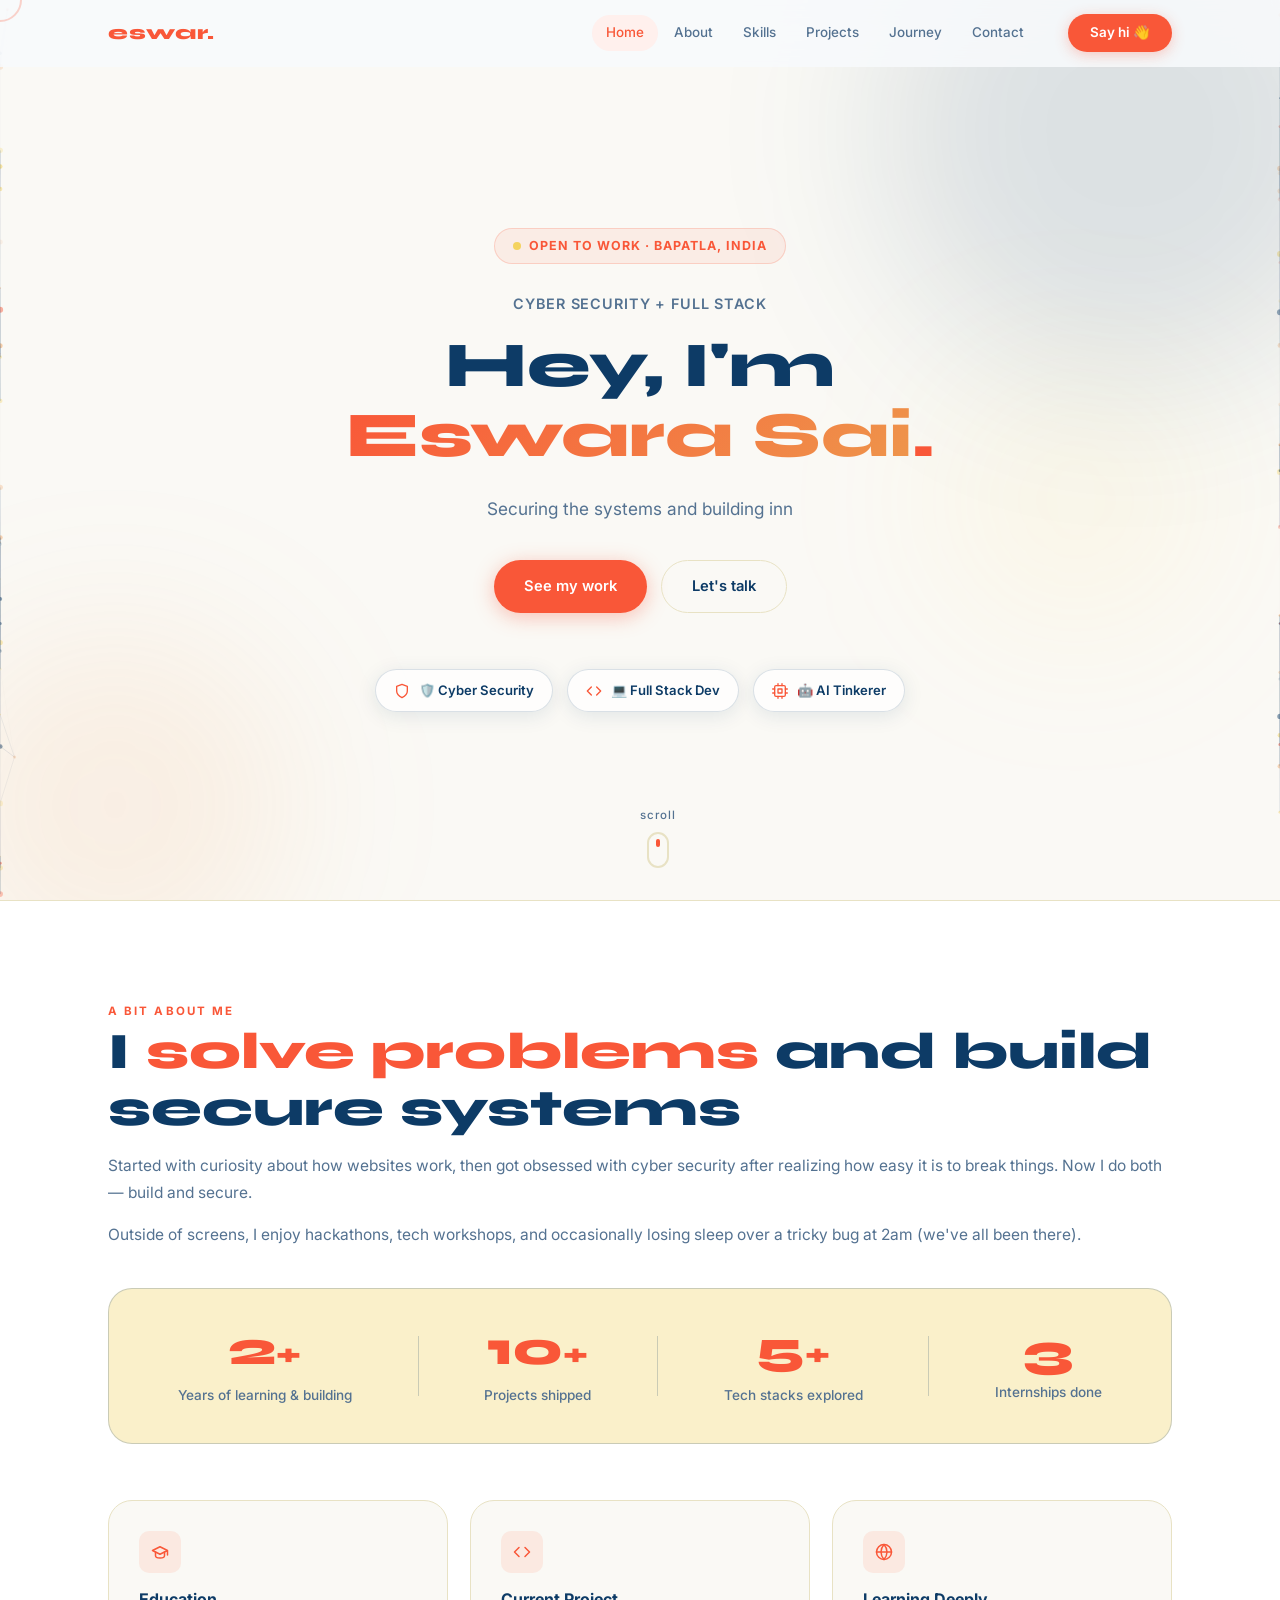
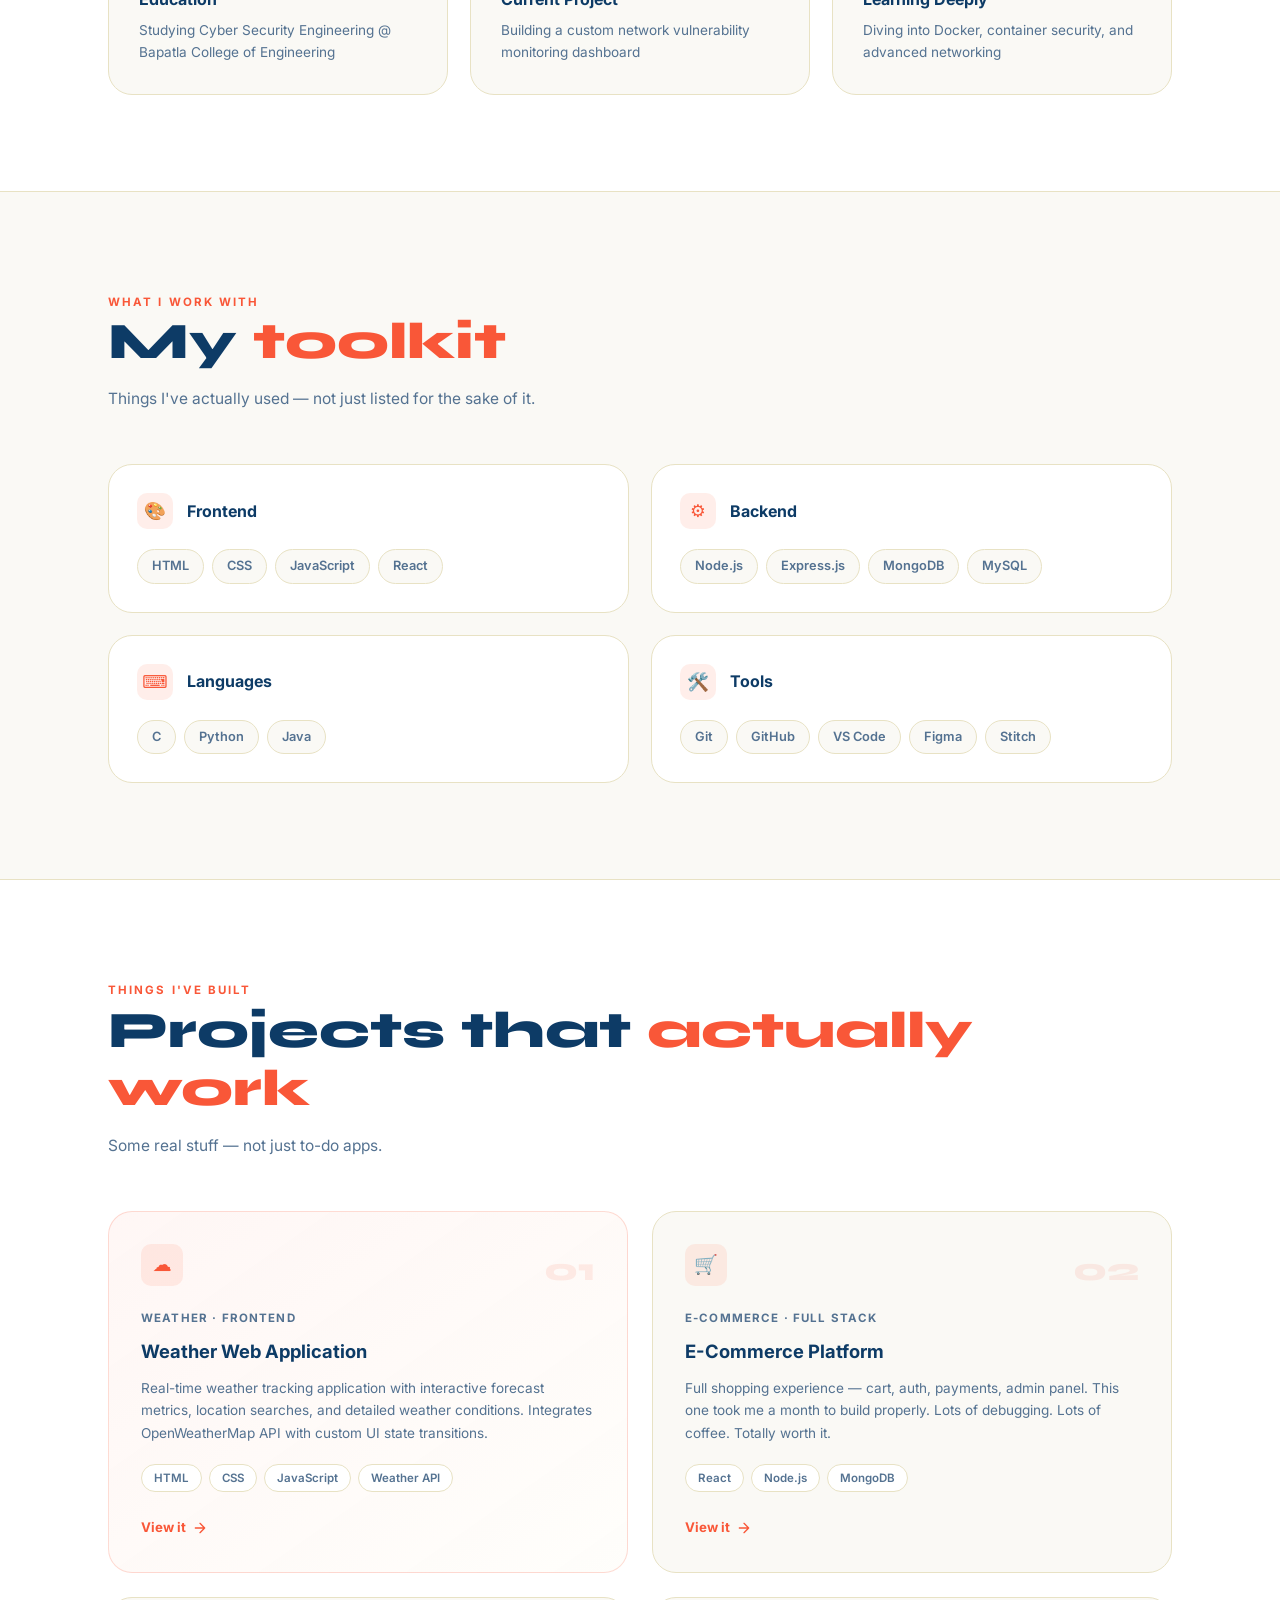
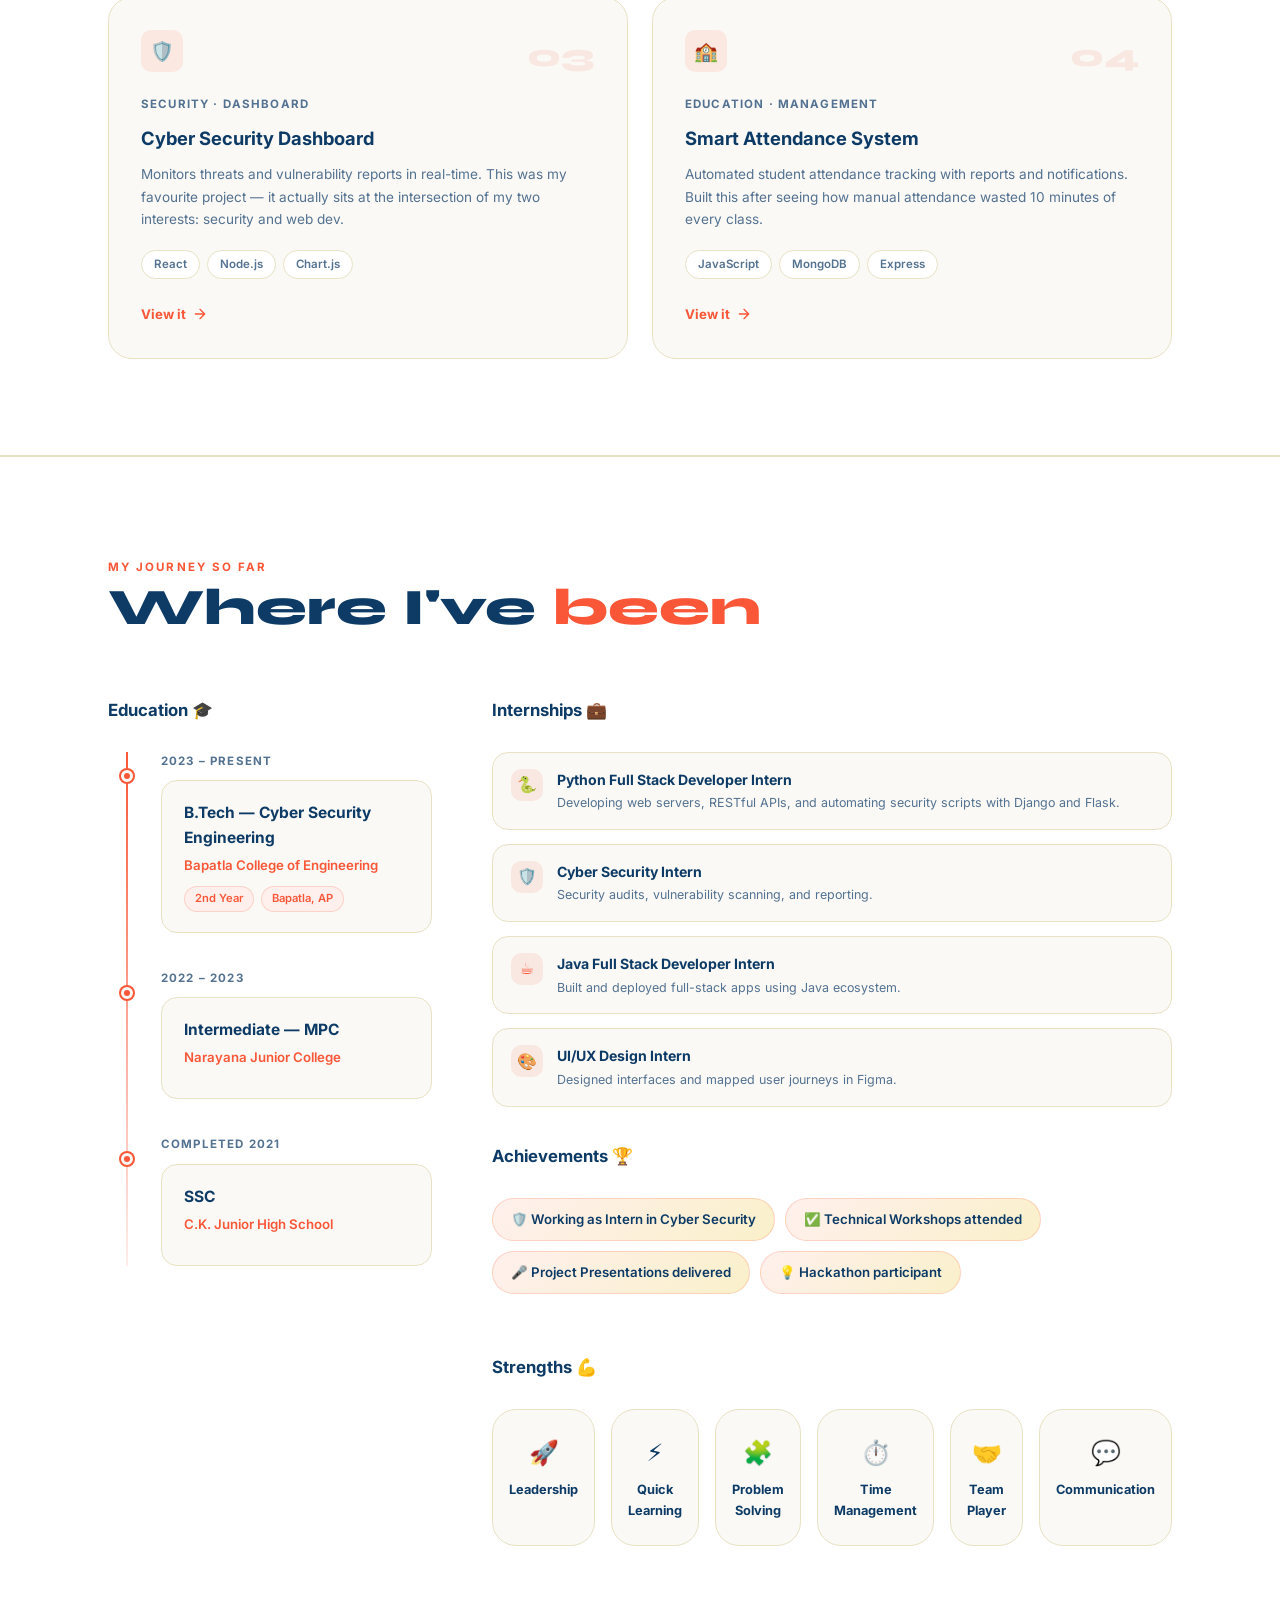
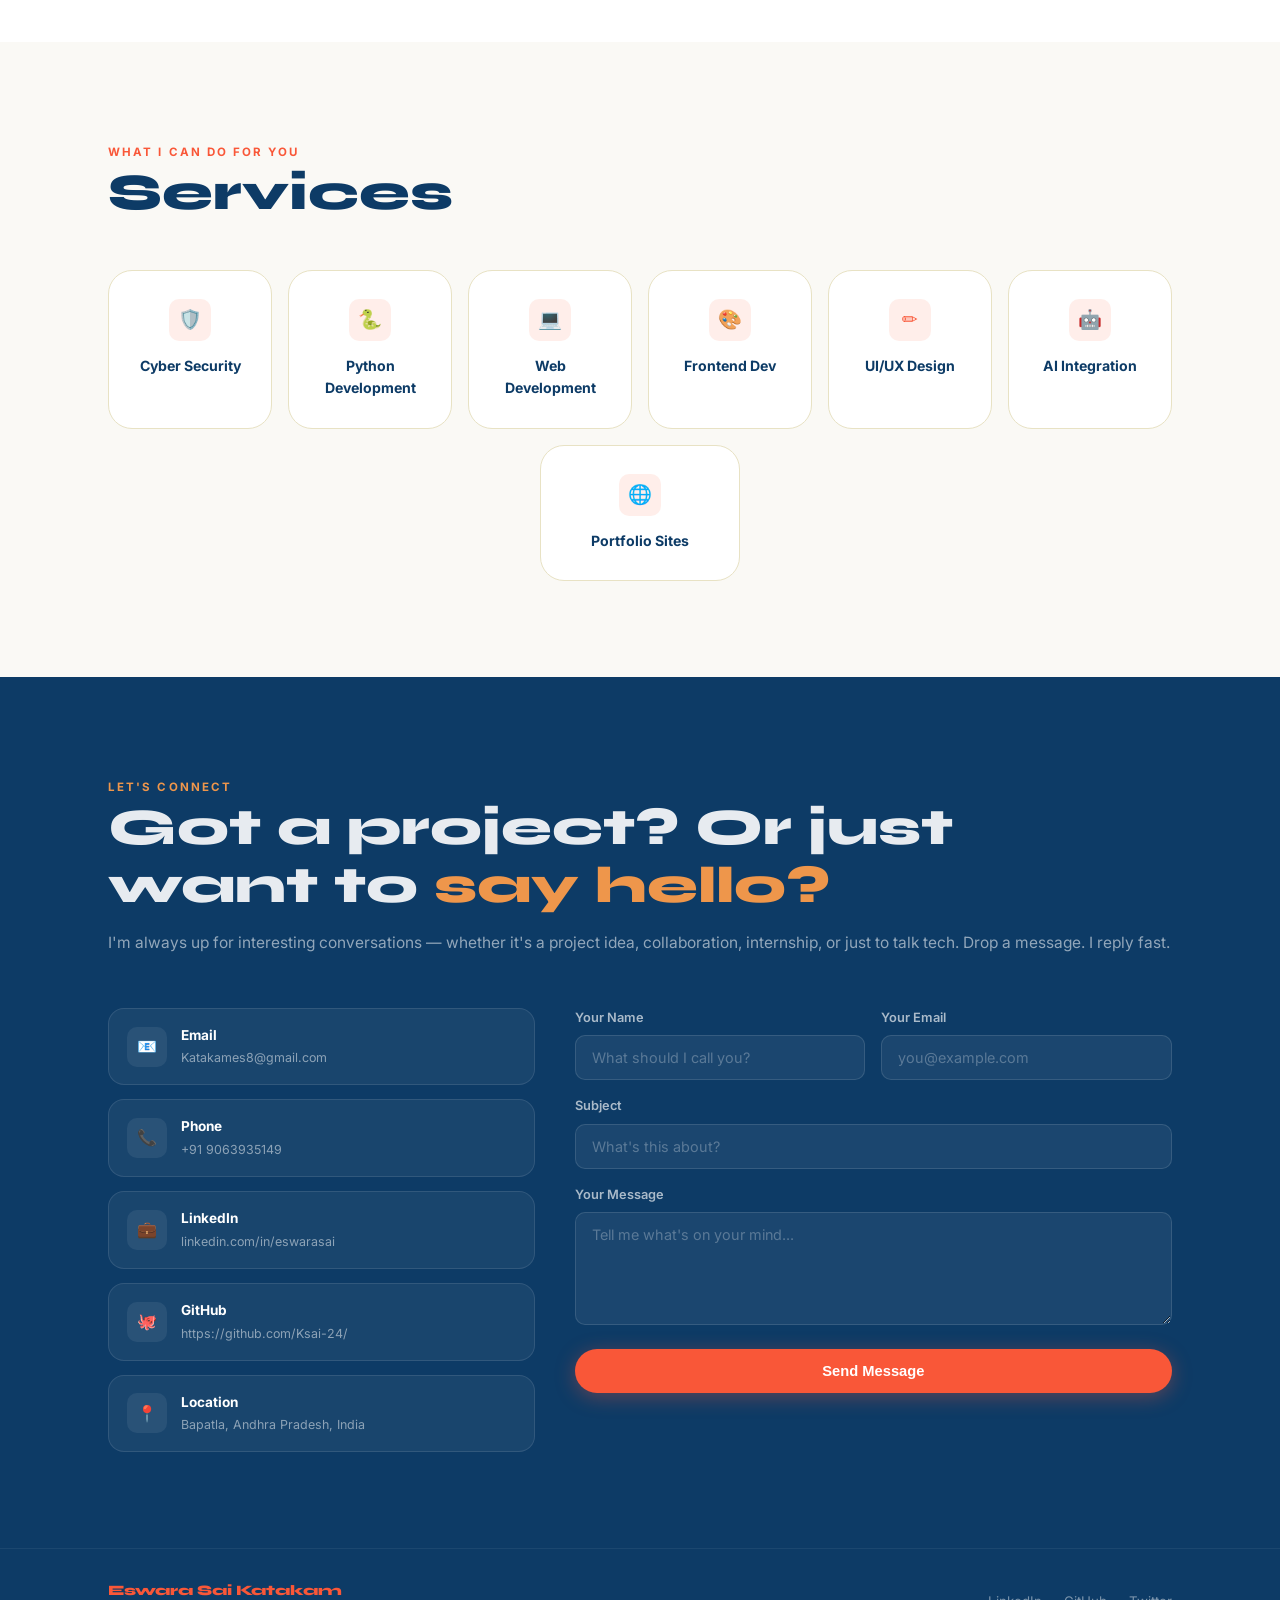
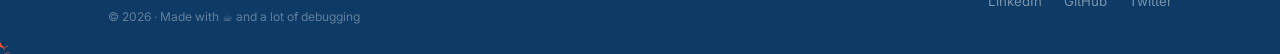
==== commit 854aa310: "Update contact information and links in index.html" ====
--- a/index.html
+++ b/index.html
@@ -538,18 +538,18 @@
 
         <div class="contact-layout">
           <div class="contact-info">
-            <a href="mailto:eswarasai@example.com" class="ci-card">
+            <a href="mailto:Katakames8@gmail.com" class="ci-card">
               <div class="ci-icon">📧</div>
               <div>
                 <strong>Email</strong>
-                <p>eswarasai@example.com</p>
-              </div>
-            </a>
-            <a href="tel:+919999999999" class="ci-card">
+                <p>Katakames8@gmail.com</p>
+              </div>
+            </a>
+            <a href="tel:+9190639351489" class="ci-card">
               <div class="ci-icon">📞</div>
               <div>
                 <strong>Phone</strong>
-                <p>+91 99999 99999</p>
+                <p>+91 9063935149</p>
               </div>
             </a>
             <a href="https://linkedin.com" target="_blank" class="ci-card">
@@ -563,7 +563,7 @@
               <div class="ci-icon">🐙</div>
               <div>
                 <strong>GitHub</strong>
-                <p>github.com/eswarasai</p>
+                <p>https://github.com/Ksai-24/</p>
               </div>
             </a>
             <div class="ci-card">
@@ -626,4 +626,4 @@
   <script src="main.js"></script>
 </body>
 
-</html>+</html>
